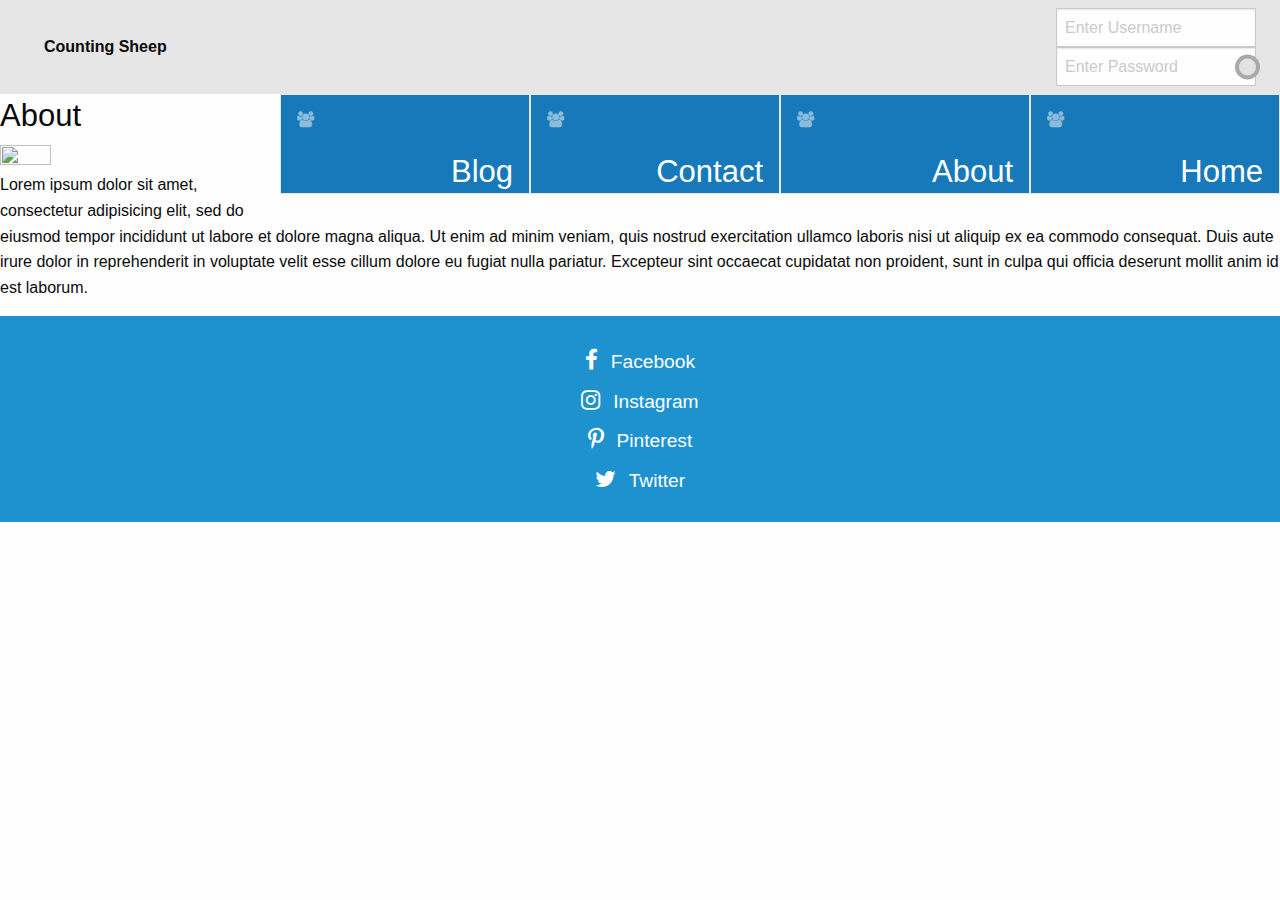
==== about.html @ 7c9fae0c "draft of capstone 1" ====
<!DOCTYPE html>
<html lang=en>

<head>
	<meta charset="utf-8">
	<meta name="viewport" content="width=device-width, initial-scale=1.0, maximum-scale=1.0">
	<title>Counting Sheep - About Page</title>
	<link rel="stylesheet" type="text/css" href="css/foundation.css">
	<link rel="stylesheet" type="text/css" href="css/app3.css">
</head>

<body>

	<div class="top-bar-container" data-sticky-container>
	  <div class="sticky sticky-topbar" data-sticky data-options="anchor: page; marginTop: 0; stickyOn: small;">
	    <div class="top-bar">
	      <div class="top-bar-left">
	        <ul class="dropdown menu" data-dropdown-menu>
	          <li><img src="https://www.favicon-generator.org/favicon-generator/htdocs/favicons/2015-01-17/9e12d431bc293c3e27fbe899d3981326.ico"></li>
	          <li class="menu-text">Counting Sheep</li>
	          <!-- <li class="has-submenu">
	            <a href="#">One</a>
	            <ul class="submenu menu vertical" data-submenu>
	              <li><a href="#">One</a></li>
	              <li><a href="#">Two</a></li>
	              <li><a href="#">Three</a></li>
	            </ul>
	          </li> -->
	          <!-- <li><a href="#">Two</a></li>
	          <li><a href="#">Three</a></li> -->
	        </ul>
	      </div>
	      <div class="top-bar-right">
	        <ul class="menu">
				<!-- username and pword source code: http://foundation.zurb.com/building-blocks/blocks/show-password.html-->
				<form class="show-password">
				  <label for="username">Your login</label>
				  <input type="text" value="" placeholder="Enter Username" id="username">
				  <div class="password-wrapper">
				    <label for="password">Your password</label>
				    <input type="password" value="" placeholder="Enter Password" id="password" class="password">
				    <button class="unmask" type="button" title="Mask/Unmask password to check content">Unmask</button>
				  </div>
				</form>
	          <!-- <li><input class="navsearch" type="search" placeholder="Search"></li>
	          <li><button type="button" class="button navsearch">Search</button></li> -->
	        </ul>
	      </div>
	    </div>
	  </div>
	</div>

	<nav>
		<a class="card dashboard-nav-card" href="#">
	  		<i class="dashboard-nav-card-icon fa fa-users" aria-hidden="true"></i>
	  		<h3 class="dashboard-nav-card-title">Home</h3>
		</a>
	</nav>

	<nav>
		<a class="card dashboard-nav-card" href="#">
	  		<i class="dashboard-nav-card-icon fa fa-users" aria-hidden="true"></i>
	  		<h3 class="dashboard-nav-card-title">About</h3>
		</a>
	</nav>

	<nav>
		<a class="card dashboard-nav-card" href="#">
	  		<i class="dashboard-nav-card-icon fa fa-users" aria-hidden="true"></i>
	  		<h3 class="dashboard-nav-card-title">Contact</h3>
		</a>
	</nav>

	<nav>
		<a class="card dashboard-nav-card" href="#">
	  		<i class="dashboard-nav-card-icon fa fa-users" aria-hidden="true"></i>
	  		<h3 class="dashboard-nav-card-title">Blog</h3>
		</a>
	</nav>

	<main>
		<h3>About</h3>
		<img src="img/person.jpg">
		<p>Lorem ipsum dolor sit amet, consectetur adipisicing elit, sed do eiusmod
		tempor incididunt ut labore et dolore magna aliqua. Ut enim ad minim veniam,
		quis nostrud exercitation ullamco laboris nisi ut aliquip ex ea commodo
		consequat. Duis aute irure dolor in reprehenderit in voluptate velit esse
		cillum dolore eu fugiat nulla pariatur. Excepteur sint occaecat cupidatat non
		proident, sunt in culpa qui officia deserunt mollit anim id est laborum.</p>
	</main>

<!-- Use these stylesheets for icons and typography in head of your HTML doc if you want :) -->
<link href="https://cdnjs.cloudflare.com/ajax/libs/font-awesome/4.7.0/css/font-awesome.css" rel="stylesheet">
<!-- Start of body below -->

<div class="social-links">
  <div class="row">
    <div class="small-6 medium-3 columns text-center mobile-stack">
      <a href="https://www.facebook.com/"><i class="fa fa-facebook" aria-hidden="true"></i>Facebook</a>
    </div>
    <div class="small-6 medium-3 columns text-center mobile-stack">
      <a href="https://www.instagram.com/?hl=en"><i class="fa fa-instagram" aria-hidden="true"></i>Instagram</a>
    </div>
    <div class="small-6 medium-3 columns text-center mobile-stack">
      <a href="https://www.pinterest.com/"><i class="fa fa-pinterest-p" aria-hidden="true"></i>Pinterest</a>
    </div>
    <div class="small-6 medium-3 columns text-center mobile-stack">
      <a href="https://twitter.com/?lang=en"><i class="fa fa-twitter" aria-hidden="true"></i>Twitter</a>
    </div>
  </div>
</div>





	
</body>
</html>
---- css/app3.css ----
img {
	width: 20%;
	height: 20%;
}


----------------------
.searchbar {
  margin: 1rem;
}

.search-field {
  width: 0;
  height: 40px;
  margin-left: 1rem;
  padding: 0;
  border-radius: 50px;
  border: none;
  transition: all 0.5s ease;
}

.expand-search {
  width: 80%;
  max-width: calc(80% - 3rem);
  border: 1px solid #c9c9c9;
  padding: .5rem;
}

svg {
  width: 20px;
  height: 20px;
}

.button {
  border-radius: 50px;
}

/*----------------------------------------------*/


.show-password {
  width: 100%;
}

.show-password label {
  position: absolute;
  left: -9999px;
  text-indent: -9999px;
}

.password-wrapper {
  position: relative;
}

.password + .unmask {
  position: absolute;
  right: 12px;
  top: 50%;
  -webkit-transform: translateY(-50%);
      -ms-transform: translateY(-50%);
          transform: translateY(-50%);
  text-indent: -9999px;
  width: 25px;
  height: 25px;
  background: #aaa;
  border-radius: 50%;
  cursor: pointer;
  border: none;
  -webkit-appearance: none;
}

.password + .unmask:before {
  content: "";
  position: absolute;
  top: 4px;
  left: 4px;
  width: 17px;
  height: 17px;
  background: #e3e3e3;
  z-index: 1;
  border-radius: 50%;
}

.password[type="text"] + .unmask:after {
  content: "";
  position: absolute;
  top: 6px;
  left: 6px;
  width: 13px;
  height: 13px;
  background: #aaa;
  z-index: 2;
  border-radius: 50%;
}
/*-------------------------------------*/


.social-links {
  background: #1d92cf;
  padding: 2rem 0 1rem;
}

.social-links a {
  color: white;
  font-size: 1.2rem;
}

.social-links i.fa {
  font-size: 1.4rem;
  padding-right: 0.8rem;
  padding-bottom: 1rem;
}

@media screen and (max-width: 39.9375em) {
  .social-links {
    padding: 2rem 0;
  }
  .social-links i.fa {
    font-size: 2rem;
    display: block;
    padding-right: 0;
    padding-bottom: 0.5rem;
  }
  .social-links a {
    font-weight: bold;
  }
  .social-links .columns {
    margin: 1rem 0;
  }
  .social-links .mobile-stack {
    display: -webkit-flex;
    display: -ms-flexbox;
    display: flex;
    -webkit-flex-direction: column;
        -ms-flex-direction: column;
            flex-direction: column;
  }
}

/*.....................................*/

.dashboard-nav-card {
  background: #1779ba;
  border-radius: 0;
  color: #fefefe;
  min-height: 100px;
  padding: 2rem;
  position: relative;
  text-align: right;
  width: 250px;
  float: right;
  top: 0;
}

.dashboard-nav-card:hover .dashboard-nav-card-title,
.dashboard-nav-card:hover .dashboard-nav-card-icon {
  color: lightgreen;
}

.dashboard-nav-card:hover .dashboard-nav-card-icon {
  opacity: 1;
  transition: all 0.2s ease;
}

.dashboard-nav-card-icon {
  font-size: 1.25rem;
  left: 1rem;
  opacity: 0.5;
  position: absolute;
  top: 1rem;
  transition: all 0.2s ease;
  width: auto;
}

.dashboard-nav-card-title {
  bottom: 0;
  position: absolute;
  right: 1rem;
  text-align: right;
}
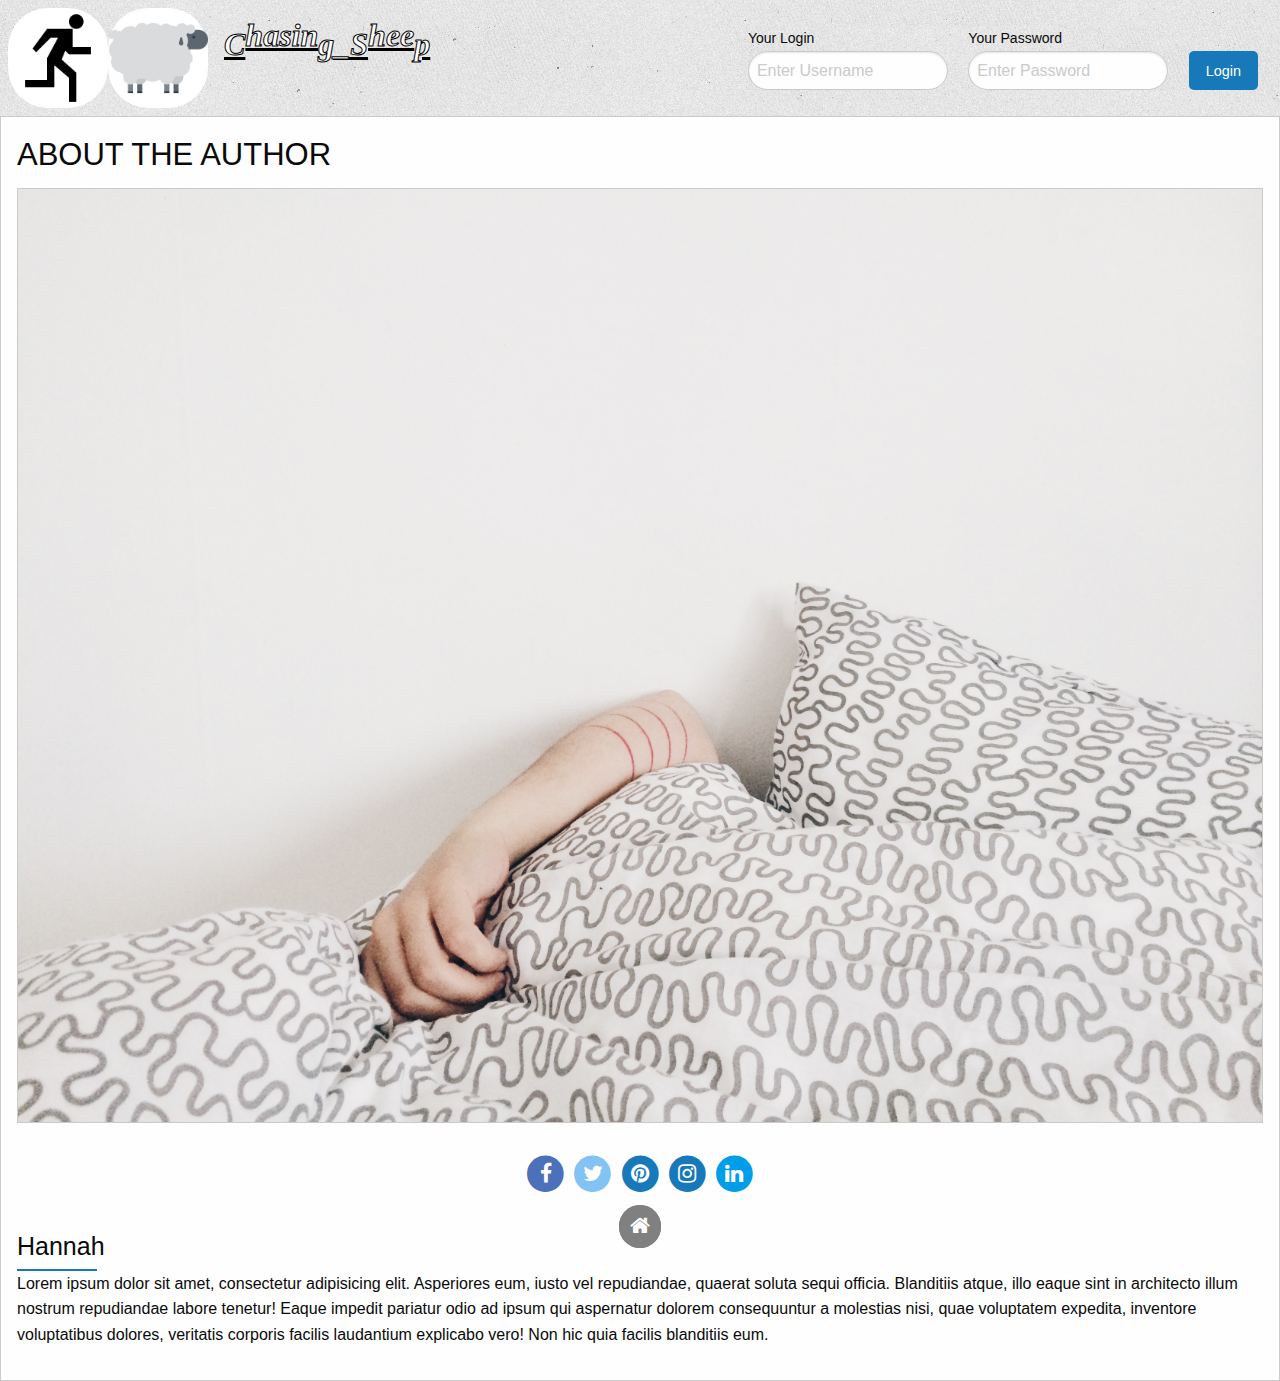
==== commit e41a2d70: "1st commit capstone 1 to github" ====
--- a/about.html
+++ b/about.html
@@ -4,96 +4,212 @@
 <head>
 	<meta charset="utf-8">
 	<meta name="viewport" content="width=device-width, initial-scale=1.0, maximum-scale=1.0">
-	<title>Counting Sheep - About Page</title>
+	<title>Chasing Sheep - About Page</title>
 	<link rel="stylesheet" type="text/css" href="css/foundation.css">
 	<link rel="stylesheet" type="text/css" href="css/app3.css">
+	<link rel="stylesheet" type="text/css" href="css/app2.css">
+	<link href="https://fonts.googleapis.com/css?family=Poiret+One" rel="stylesheet">
+	<link href="https://fonts.googleapis.com/css?family=Gochi+Hand" rel="stylesheet">
 </head>
 
 <body>
+
+<div class="top">
 
 	<div class="top-bar-container" data-sticky-container>
 	  <div class="sticky sticky-topbar" data-sticky data-options="anchor: page; marginTop: 0; stickyOn: small;">
 	    <div class="top-bar">
 	      <div class="top-bar-left">
 	        <ul class="dropdown menu" data-dropdown-menu>
-	          <li><img src="https://www.favicon-generator.org/favicon-generator/htdocs/favicons/2015-01-17/9e12d431bc293c3e27fbe899d3981326.ico"></li>
-	          <li class="menu-text">Counting Sheep</li>
-	          <!-- <li class="has-submenu">
-	            <a href="#">One</a>
-	            <ul class="submenu menu vertical" data-submenu>
-	              <li><a href="#">One</a></li>
-	              <li><a href="#">Two</a></li>
-	              <li><a href="#">Three</a></li>
-	            </ul>
-	          </li> -->
-	          <!-- <li><a href="#">Two</a></li>
-	          <li><a href="#">Three</a></li> -->
+	          <!-- <li><img class="logo" src="img/logo.png"></li> -->
+	          <div class="circle"><img src="img/run.png"></div>
+	          <div class="circle"><img src="img/sheep.png"></div>
+	          <li class="menu menu-text"><p class="chasing">C</p>hasin<p class="g">g_S</p>hee<p class="sheep">p</p></li>
 	        </ul>
 	      </div>
 	      <div class="top-bar-right">
 	        <ul class="menu">
 				<!-- username and pword source code: http://foundation.zurb.com/building-blocks/blocks/show-password.html-->
 				<form class="show-password">
-				  <label for="username">Your login</label>
-				  <input type="text" value="" placeholder="Enter Username" id="username">
+				  <div class="username-wrapper">
+					 <label for="username">Your Login</label>
+					 <input type="text" value="" placeholder="Enter Username" id="username">
+				  </div>
 				  <div class="password-wrapper">
-				    <label for="password">Your password</label>
+				    <label for="password">Your Password</label>
 				    <input type="password" value="" placeholder="Enter Password" id="password" class="password">
-				    <button class="unmask" type="button" title="Mask/Unmask password to check content">Unmask</button>
-				  </div>
+				  </div>
+
+				  <div class="submitwrap">
+				  	<button class="button">Login</button>
+				  </div>
+				  <div class="navcontain">
 				</form>
-	          <!-- <li><input class="navsearch" type="search" placeholder="Search"></li>
-	          <li><button type="button" class="button navsearch">Search</button></li> -->
+				<!-- <div class="input-group input-group-rounded">
+				  <input class="input-group-field" type="search">
+				  <div class="input-group-button">
+				   <input type="submit" class="button secondary" value="Search">
+				  </div>
+				</div> -->
 	        </ul>
 	      </div>
 	    </div>
 	  </div>
 	</div>
 
+</div>
+
+	<!-- <nav>
+		<a class="card dashboard-nav-card" href="home.html">
+	  		<i class="dashboard-nav-card-icon fa fa-users" aria-hidden="true"></i>
+	  		<h3 class="dashboard-nav-card-title">Home</h3>
+		</a>
+	</nav>
+
 	<nav>
 		<a class="card dashboard-nav-card" href="#">
 	  		<i class="dashboard-nav-card-icon fa fa-users" aria-hidden="true"></i>
-	  		<h3 class="dashboard-nav-card-title">Home</h3>
+	  		<h3 class="dashboard-nav-card-title">About</h3>
 		</a>
 	</nav>
 
 	<nav>
 		<a class="card dashboard-nav-card" href="#">
 	  		<i class="dashboard-nav-card-icon fa fa-users" aria-hidden="true"></i>
-	  		<h3 class="dashboard-nav-card-title">About</h3>
+	  		<h3 class="dashboard-nav-card-title">Contact</h3>
 		</a>
 	</nav>
 
 	<nav>
 		<a class="card dashboard-nav-card" href="#">
 	  		<i class="dashboard-nav-card-icon fa fa-users" aria-hidden="true"></i>
-	  		<h3 class="dashboard-nav-card-title">Contact</h3>
-		</a>
-	</nav>
-
-	<nav>
-		<a class="card dashboard-nav-card" href="#">
-	  		<i class="dashboard-nav-card-icon fa fa-users" aria-hidden="true"></i>
 	  		<h3 class="dashboard-nav-card-title">Blog</h3>
 		</a>
-	</nav>
-
-	<main>
-		<h3>About</h3>
-		<img src="img/person.jpg">
-		<p>Lorem ipsum dolor sit amet, consectetur adipisicing elit, sed do eiusmod
-		tempor incididunt ut labore et dolore magna aliqua. Ut enim ad minim veniam,
-		quis nostrud exercitation ullamco laboris nisi ut aliquip ex ea commodo
-		consequat. Duis aute irure dolor in reprehenderit in voluptate velit esse
-		cillum dolore eu fugiat nulla pariatur. Excepteur sint occaecat cupidatat non
-		proident, sunt in culpa qui officia deserunt mollit anim id est laborum.</p>
-	</main>
+	</nav> -->
+
+
+<!-- <div class="navcontain">
+		
+		
+		<nav>
+			<a class="card dashboard-nav-card" href="home.html">
+		  		<i class="dashboard-nav-card-icon fa fa-users" aria-hidden="true"></i>
+		  		<h3 class="dashboard-nav-card-title">Home</h3>
+			</a>
+		</nav>
+
+		<nav>
+			<a class="card dashboard-nav-card" href="about.html">
+		  		<i class="dashboard-nav-card-icon fa fa-users" aria-hidden="true"></i>
+		  		<h3 class="dashboard-nav-card-title">About</h3>
+			</a>
+		</nav>
+
+		<nav>
+			<a class="card dashboard-nav-card" href="sleeptest.html">
+		  		<i class="dashboard-nav-card-icon fa fa-users" aria-hidden="true"></i>
+		  		<h3 class="dashboard-nav-card-title">Sleep Test</h3>
+			</a>
+		</nav>
+
+		<nav>
+			<a class="card dashboard-nav-card" href="contact.html">
+		  		<i class="dashboard-nav-card-icon fa fa-users" aria-hidden="true"></i>
+		  		<h3 class="dashboard-nav-card-title">Contact</h3>
+			</a>
+				<div class="searchwrapper">
+				  <label class="searchlabel" for="search">Looking for something?</label>
+		          <input class="navsearch" type="search" placeholder="Search">
+		          <button type="button" class="button navsearch">Search</button>
+		        </div>
+
+		</nav>
+		
+		</nav>
+
+		        <div class="social-links">
+				  <div class="row">
+				    <div class="small-6 medium-3 columns text-center mobile-stack">
+				      <a href="https://www.facebook.com/"><i class="fa fa-facebook" aria-hidden="true"></i>Facebook</a>
+				    </div>
+				    <div class="small-6 medium-3 columns text-center mobile-stack">
+				      <a href="https://www.instagram.com/?hl=en"><i class="fa fa-instagram" aria-hidden="true"></i>Instagram</a>
+				    </div>
+				    <div class="small-6 medium-3 columns text-center mobile-stack">
+				      <a href="https://www.pinterest.com/"><i class="fa fa-pinterest-p" aria-hidden="true"></i>Pinterest</a>
+				    </div>
+				    <div class="small-6 medium-3 columns text-center mobile-stack">
+				      <a href="https://twitter.com/?lang=en"><i class="fa fa-twitter" aria-hidden="true"></i>Twitter</a>
+				    </div>
+				  </div>
+				</div>
+	</div> -->
+
+
+
+	<div class="about-the-author">
+	  <h3 class="author-title">About the Author</h3>
+	  <div class="row">
+	    <div class="small-12 medium-4 columns">
+	      <div class="author-image">
+	        <img src="img/about.jpg">
+	      </div>
+	      <div class="author-social">
+	        <a href="#">
+	          <span class="fa-stack fa-lg facebook">
+	            <i class="fa fa-circle fa-stack-2x"></i>
+	            <i class="fa fa-facebook fa-stack-1x fa-inverse"></i>
+	          </span>
+	        </a>
+	        <a href="#">
+	          <span class="fa-stack fa-lg twitter">
+	            <i class="fa fa-circle fa-stack-2x"></i>
+	            <i class="fa fa-twitter fa-stack-1x fa-inverse"></i>
+	          </span>
+	        </a>
+	        <a href="#">
+	          <span class="fa-stack fa-lg pinterest">
+	            <i class="fa fa-circle fa-stack-2x"></i>
+	            <i class="fa fa-pinterest fa-stack-1x fa-inverse"></i>
+	          </span>
+	        </a>
+	        <a href="#">
+	          <span class="fa-stack fa-lg instagram">
+	            <i class="fa fa-circle fa-stack-2x"></i>
+	            <i class="fa fa-instagram fa-stack-1x fa-inverse"></i>
+	          </span>
+	        </a>
+	        <a href="#">
+	          <span class="fa-stack fa-lg linkedin">
+	            <i class="fa fa-circle fa-stack-2x"></i>
+	            <i class="fa fa-linkedin fa-stack-1x fa-inverse"></i>
+	          </span>
+	        </a>
+	        <div class="gohomebox">
+		        <a id="gohome" href="home.html">
+		          <span class="fa-stack fa-lg home">
+		            <i class="fa fa-circle fa-stack-2x"></i>
+		            <i class="fa fa-home fa-stack-1x fa-inverse"></i>
+		          </span>
+		        </a>
+	        </div>
+	      </div>
+	    </div>
+
+	    <div class="small-12 medium-8 columns">
+	      <h4 class="separator-left">Hannah</h4>
+	      <p>Lorem ipsum dolor sit amet, consectetur adipisicing elit. Asperiores eum, iusto vel repudiandae, quaerat soluta sequi officia. Blanditiis atque, illo eaque sint in architecto illum nostrum repudiandae labore tenetur! Eaque impedit pariatur odio ad ipsum qui aspernatur dolorem consequuntur a molestias nisi, quae voluptatem expedita, inventore voluptatibus dolores, veritatis corporis facilis laudantium explicabo vero! Non hic quia facilis blanditiis eum.</p>
+	    </div>
+	  </div>
+	</div>
+
+
 
 <!-- Use these stylesheets for icons and typography in head of your HTML doc if you want :) -->
 <link href="https://cdnjs.cloudflare.com/ajax/libs/font-awesome/4.7.0/css/font-awesome.css" rel="stylesheet">
 <!-- Start of body below -->
 
-<div class="social-links">
+<!-- <div class="social-links">
   <div class="row">
     <div class="small-6 medium-3 columns text-center mobile-stack">
       <a href="https://www.facebook.com/"><i class="fa fa-facebook" aria-hidden="true"></i>Facebook</a>
@@ -108,7 +224,7 @@
       <a href="https://twitter.com/?lang=en"><i class="fa fa-twitter" aria-hidden="true"></i>Twitter</a>
     </div>
   </div>
-</div>
+</div> -->
 
 
 
--- a/css/app3.css
+++ b/css/app3.css
@@ -1,100 +1,3 @@
-img {
-	width: 20%;
-	height: 20%;
-}
-
-
-----------------------
-.searchbar {
-  margin: 1rem;
-}
-
-.search-field {
-  width: 0;
-  height: 40px;
-  margin-left: 1rem;
-  padding: 0;
-  border-radius: 50px;
-  border: none;
-  transition: all 0.5s ease;
-}
-
-.expand-search {
-  width: 80%;
-  max-width: calc(80% - 3rem);
-  border: 1px solid #c9c9c9;
-  padding: .5rem;
-}
-
-svg {
-  width: 20px;
-  height: 20px;
-}
-
-.button {
-  border-radius: 50px;
-}
-
-/*----------------------------------------------*/
-
-
-.show-password {
-  width: 100%;
-}
-
-.show-password label {
-  position: absolute;
-  left: -9999px;
-  text-indent: -9999px;
-}
-
-.password-wrapper {
-  position: relative;
-}
-
-.password + .unmask {
-  position: absolute;
-  right: 12px;
-  top: 50%;
-  -webkit-transform: translateY(-50%);
-      -ms-transform: translateY(-50%);
-          transform: translateY(-50%);
-  text-indent: -9999px;
-  width: 25px;
-  height: 25px;
-  background: #aaa;
-  border-radius: 50%;
-  cursor: pointer;
-  border: none;
-  -webkit-appearance: none;
-}
-
-.password + .unmask:before {
-  content: "";
-  position: absolute;
-  top: 4px;
-  left: 4px;
-  width: 17px;
-  height: 17px;
-  background: #e3e3e3;
-  z-index: 1;
-  border-radius: 50%;
-}
-
-.password[type="text"] + .unmask:after {
-  content: "";
-  position: absolute;
-  top: 6px;
-  left: 6px;
-  width: 13px;
-  height: 13px;
-  background: #aaa;
-  z-index: 2;
-  border-radius: 50%;
-}
-/*-------------------------------------*/
-
-
 .social-links {
   background: #1d92cf;
   padding: 2rem 0 1rem;
@@ -137,7 +40,8 @@
   }
 }
 
-/*.....................................*/
+
+/*..........NAV BAR...............*/
 
 .dashboard-nav-card {
   background: #1779ba;
@@ -179,3 +83,99 @@
   text-align: right;
 }
 
+
+/*------------about card-----------------------------*/
+
+.about-the-author {
+  background-color: #fefefe;
+  padding: 1rem;
+  border: 1px solid #cacaca;
+  display: inline-block;
+  float: left;
+  position: absolute;
+  margin: 0 auto;
+}
+
+.about-the-author .separator-left {
+  text-align: left;
+}
+
+.about-the-author .separator-left::before, .about-the-author .separator-left::after {
+  display: table;
+  content: ' ';
+  -webkit-flex-basis: 0;
+      -ms-flex-preferred-size: 0;
+          flex-basis: 0;
+  -webkit-order: 1;
+      -ms-flex-order: 1;
+          order: 1;
+}
+
+.about-the-author .separator-left::after {
+  clear: both;
+}
+
+.about-the-author .separator-left::after {
+  position: relative;
+  width: 5rem;
+  border-bottom: 0.125rem solid #1779ba;
+  margin: 0.3rem auto 0;
+  margin-left: 0;
+}
+
+.about-the-author .author-title {
+  text-transform: uppercase;
+}
+
+.about-the-author .author-social {
+  text-align: center;
+  margin-top: 0.7rem;
+  margin-bottom: 0.7rem;
+}
+
+.about-the-author .author-social .fa-stack {
+  display: inline-block;
+}
+
+.about-the-author .author-social .fa-stack.facebook {
+  color: #4c70ba;
+}
+
+.about-the-author .author-social .fa-stack.facebook:hover, .about-the-author .author-social .fa-stack.facebook:focus {
+  color: #3b5998;
+}
+
+.about-the-author .author-social .fa-stack.twitter {
+  color: #83c3f3;
+}
+
+.about-the-author .author-social .fa-stack.twitter:hover, .about-the-author .author-social .fa-stack.twitter:focus {
+  color: #55acee;
+}
+
+.about-the-author .author-social .fa-stack.linkedin {
+  color: #009ee8;
+}
+
+.about-the-author .author-social .fa-stack.linkedin:hover, .about-the-author .author-social .fa-stack.linkedin:focus {
+  color: #007bb5;
+}
+
+.about-the-author .author-image {
+  border: 1px solid #cacaca;
+  float: right;
+}
+
+i {
+margin-top: 30px;
+}
+
+#gohome span i{
+  background-color: grey;
+  border-radius: 50px;
+}
+
+.gohomebox {
+  display: block;
+  margin: 10px;
+}--- a/css/app2.css
+++ b/css/app2.css
@@ -0,0 +1,357 @@
+h1,
+h2,
+h3,
+h4,
+h5,
+body {
+  font-family: "Lato", sans-serif;
+}
+
+.searchlabel {
+  color: white;
+}
+
+.top {
+  width: 100%;
+}
+
+.top-bar,
+.top-bar ul {
+  background-color: #FAEBD7;
+  background-image: url(../img/texturetastic_gray.png);
+}
+
+a {
+  width: inherit;
+}
+
+.logo {
+  width: 50px;
+  height: 50px;
+}
+
+.tagline {
+  display: inline;
+  display: inline-block;
+  height: 100%;
+  width: auto;
+  padding: 30px;
+  /*background-color: black;*/
+  color: white;
+}
+
+.username-wrapper,
+.password-wrapper,
+.submitwrap
+ {
+  display: inline-block;
+}
+
+#username,
+#password {
+  border-radius: 50px;
+}
+
+h4, h3 {
+  display: inline;
+}
+
+.greybox {
+  display: inline-block;
+  background-color: grey;
+  border-radius: 0px 10px 10px 0px;
+}
+
+h5 {
+  padding: 0;
+  margin: 0;
+}
+
+.fresh {
+  display: inline-block;
+  background-color: salmon;
+  border-radius: 5px;
+  margin-left: 50px;
+  margin-top:0;
+}
+
+body {
+  background-color: black;
+  background-image: url(../img/ep_naturalblack.png);
+}
+
+.menu .menu-text {
+    font-family: 'Lilita One', cursive;
+    /*padding: 0.7rem 1rem;*/
+    /*margin: 0 1rem;*/
+    margin-bottom: 0;
+    padding-bottom: 0;
+    font-size: 2em;
+    font-weight: none;
+    line-height: 1;
+    /*color: #F7F7F6;*/
+    color: white;
+    font-style: italic;
+    text-decoration: underline;
+    background-color: none;
+    border-radius: 10px;
+    -webkit-text-fill-color: white; /* Will override color (regardless of order) */
+    -webkit-text-stroke-width: 1px;
+    -webkit-text-stroke-color: black;
+  }
+
+.chasing {
+  color: #3A3A36;
+}
+
+.g {
+  color: #3A3A36;
+}
+
+.sheep {
+  color: #3A3A36;
+}
+
+.tagline {
+  float: left;
+  padding-left: 0;
+  padding-top: 0;
+}
+
+.button {
+  border-radius: 5px;
+  /*background: grey;*/
+}
+
+
+.circle {
+  border-radius: 40%;
+  width: 100px;
+  height: 100px;
+  background-color: white;
+  display: inline-block;
+  /*border: 1px dashed white;*/
+}
+
+
+
+/*-------------------NAV BUTTONS------------------------------------*/
+
+.dashboard-nav-card {
+  /*background: #1779ba;*/
+  background: black;
+  border-radius: 10px;
+  color: #fefefe;
+  min-height: 100px;
+  padding: 2rem;
+  position: relative;
+  text-align: right;
+  width: 250px;
+  float: right;
+  top: 0;
+}
+
+.dashboard-nav-card:hover .dashboard-nav-card-title,
+.dashboard-nav-card:hover .dashboard-nav-card-icon {
+  color: #1779ba;
+}
+
+.dashboard-nav-card:hover .dashboard-nav-card-icon {
+  opacity: 1;
+  transition: all 0.2s ease;
+}
+
+
+.dashboard-nav-card-icon {
+  font-size: 1.25rem;
+  left: 1rem;
+  opacity: 1;
+  position: absolute;
+  top: 1rem;
+  transition: all 0.2s ease;
+  width: auto;
+  color: white;
+}
+
+.dashboard-nav-card-title {
+  bottom: 0;
+  position: absolute;
+  right: 1rem;
+  text-align: right;
+  font-family: 'Lilita One', cursive;
+}
+
+.searchwrapper {
+  margin: 5px;
+}
+
+footer {
+  background-color: grey;
+  height: 100px;
+  width: 100%;
+  display: inline-block;
+}
+
+.navcontain {
+  float: right;
+  height: 100%;
+  padding: 7px;
+}
+
+/*-------------ARTICLE CSS-----------------------*/
+
+
+
+.news-card-tag {
+  margin-bottom: 0.5rem;
+}
+
+.news-card-tag .label {
+  border-radius: 0.125rem;
+  background-color: grey;
+  color: white;
+  padding: 10px;
+}
+
+.news-card-tag .label a {
+  background-color: inherit;
+  color: inherit;
+}
+
+.news-card-tag .label:hover, .news-card-tag .label:focus {
+  background-color: #14679e;
+}
+
+.news-card-tag .label:hover a, .news-card-tag .label:focus a {
+  background-color: inherit;
+  color: inherit;
+}
+
+.news-card {
+  background-color: #FAEBD7;
+  font-weight: 400;
+  margin-bottom: 1.6rem;
+  border-radius: 0.125rem;
+  box-shadow: 0 1px 3px rgba(0, 0, 0, 0.12), 0 1px 2px rgba(0, 0, 0, 0.24);
+}
+
+.news-card .card-section {
+  background-color: inherit;
+}
+
+.news-card .card-section .news-card-date {
+  font-size: 1em;
+  color: #8a8a8a;
+}
+
+.news-card .card-section .news-card-article {
+  background-color: inherit;
+}
+
+.news-card .card-section .news-card-article .news-card-title {
+  line-height: 1.3;
+  font-weight: bold;
+}
+
+.news-card .card-section .news-card-article .news-card-title a {
+  text-decoration: none;
+  color: #8a8a8a;
+  transition: color 0.5s ease;
+}
+
+.news-card .card-section .news-card-article .news-card-title a:hover {
+  color: #1779ba;
+}
+
+.news-card .card-section .news-card-article .news-card-description {
+  color: #8a8a8a;
+}
+
+.news-card .card-section .news-card-author {
+  overflow: hidden;
+  padding-bottom: 1.6rem;
+}
+
+.news-card .card-section .news-card-author .news-card-author-image {
+  display: inline-block;
+  vertical-align: middle;
+}
+
+.news-card .card-section .news-card-author .news-card-author-image img {
+  border-radius: 50%;
+  margin-right: 0.6em;
+}
+
+.news-card .card-section .news-card-author .news-card-author-name {
+  display: inline-block;
+  vertical-align: middle;
+}
+
+
+
+/*-------------search bar---------------------*/
+
+
+.input-group-rounded .input-group-field {
+  border-radius: 5000px 0 0 5000px;
+  padding-left: 1rem;
+}
+
+.input-group-rounded .input-group-button .button {
+  border-radius: 0 5000px 5000px 0;
+  font-size: 0.8rem;
+}
+
+.articlecontain {
+  float: left;
+}
+
+/*-----------------------social media--------------------------------*/
+
+.social-links {
+  background: #1d92cf;
+  padding: 2rem 0 1rem;
+  border-radius: 10px;
+}
+
+.social-links a {
+  color: white;
+  font-size: 1.2rem;
+}
+
+
+.social-links i.fa {
+  font-size: 1.4rem;
+  padding-right: 0.8rem;
+  padding-bottom: 1rem;
+}
+
+@media screen and (max-width: 39.9375em) {
+  .social-links {
+    padding: 2rem 0;
+  }
+  .social-links i.fa {
+    font-size: 2rem;
+    display: block;
+    padding-right: 0;
+    padding-bottom: 0.5rem;
+  }
+  .social-links a {
+    font-weight: bold;
+  }
+  .social-links .columns {
+    margin: 1rem 0;
+  }
+  .social-links .mobile-stack {
+    display: -webkit-flex;
+    display: -ms-flexbox;
+    display: flex;
+    -webkit-flex-direction: column;
+        -ms-flex-direction: column;
+            flex-direction: column;
+  }
+}
+
+.articlepics {
+  width: 950px;
+}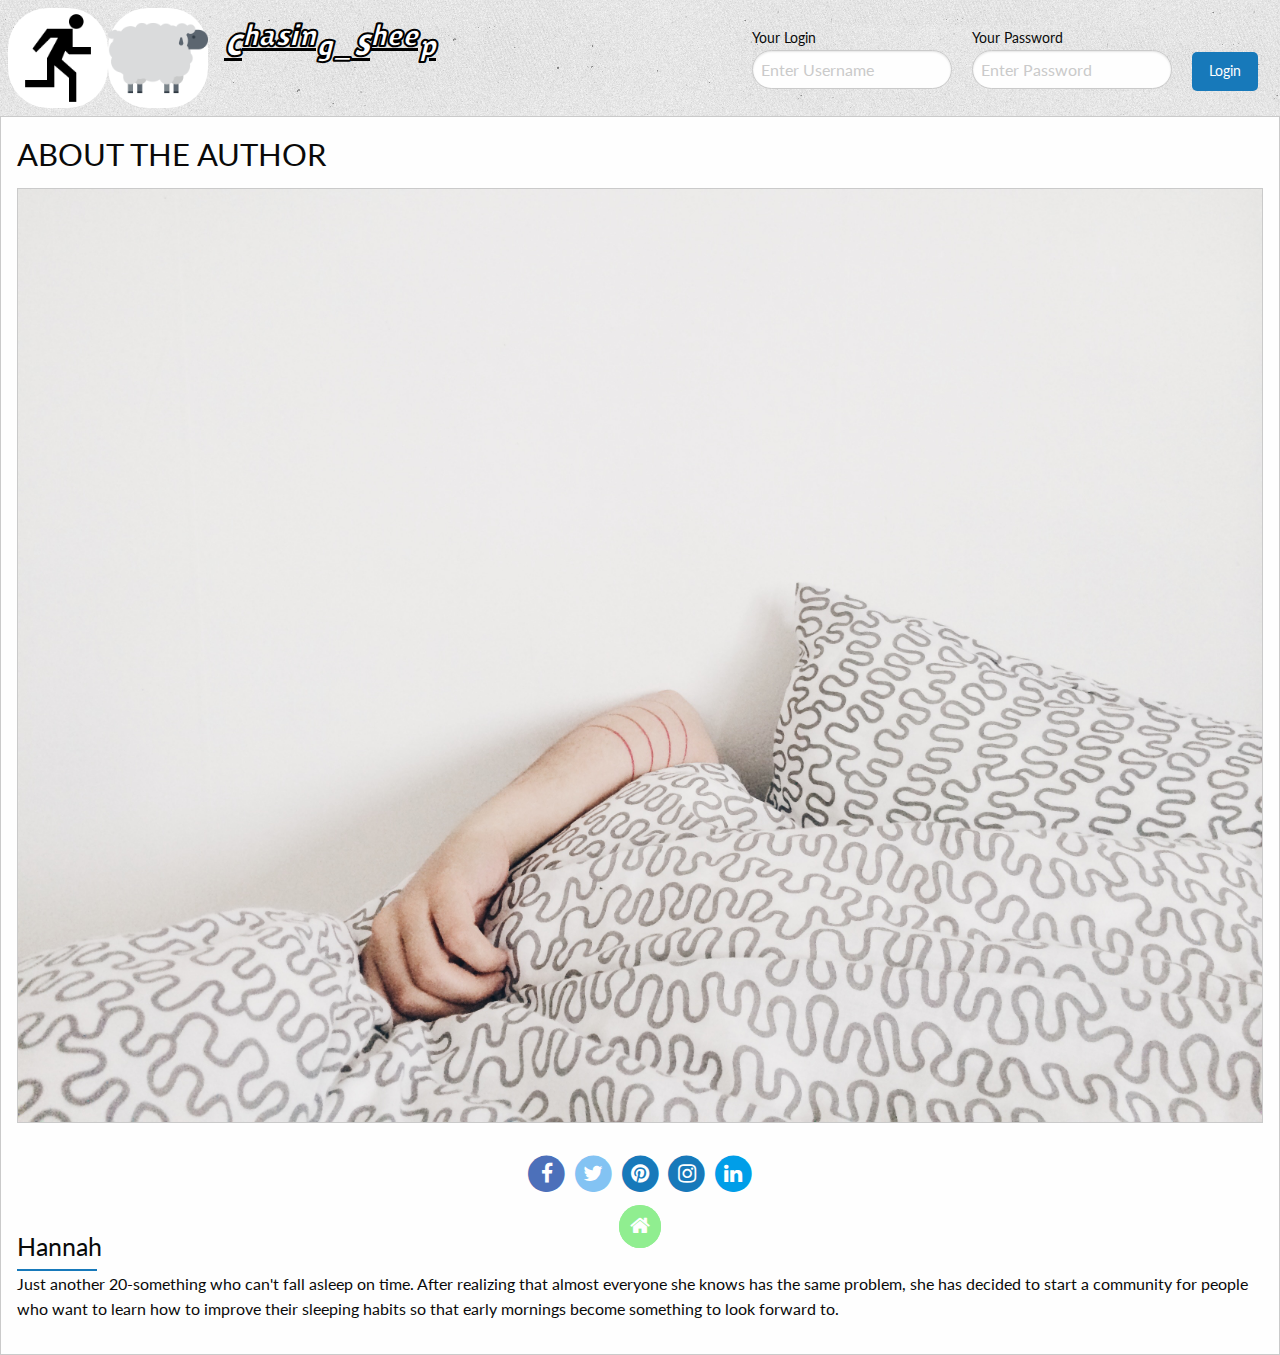
==== commit be60eb1d: "2nd commit for capstone 1" ====
--- a/about.html
+++ b/about.html
@@ -8,8 +8,7 @@
 	<link rel="stylesheet" type="text/css" href="css/foundation.css">
 	<link rel="stylesheet" type="text/css" href="css/app3.css">
 	<link rel="stylesheet" type="text/css" href="css/app2.css">
-	<link href="https://fonts.googleapis.com/css?family=Poiret+One" rel="stylesheet">
-	<link href="https://fonts.googleapis.com/css?family=Gochi+Hand" rel="stylesheet">
+	<link href="https://fonts.googleapis.com/css?family=Lilita+One|Lato" rel="stylesheet">
 </head>
 
 <body>
@@ -45,12 +44,6 @@
 				  </div>
 				  <div class="navcontain">
 				</form>
-				<!-- <div class="input-group input-group-rounded">
-				  <input class="input-group-field" type="search">
-				  <div class="input-group-button">
-				   <input type="submit" class="button secondary" value="Search">
-				  </div>
-				</div> -->
 	        </ul>
 	      </div>
 	    </div>
@@ -59,91 +52,7 @@
 
 </div>
 
-	<!-- <nav>
-		<a class="card dashboard-nav-card" href="home.html">
-	  		<i class="dashboard-nav-card-icon fa fa-users" aria-hidden="true"></i>
-	  		<h3 class="dashboard-nav-card-title">Home</h3>
-		</a>
-	</nav>
-
-	<nav>
-		<a class="card dashboard-nav-card" href="#">
-	  		<i class="dashboard-nav-card-icon fa fa-users" aria-hidden="true"></i>
-	  		<h3 class="dashboard-nav-card-title">About</h3>
-		</a>
-	</nav>
-
-	<nav>
-		<a class="card dashboard-nav-card" href="#">
-	  		<i class="dashboard-nav-card-icon fa fa-users" aria-hidden="true"></i>
-	  		<h3 class="dashboard-nav-card-title">Contact</h3>
-		</a>
-	</nav>
-
-	<nav>
-		<a class="card dashboard-nav-card" href="#">
-	  		<i class="dashboard-nav-card-icon fa fa-users" aria-hidden="true"></i>
-	  		<h3 class="dashboard-nav-card-title">Blog</h3>
-		</a>
-	</nav> -->
-
-
-<!-- <div class="navcontain">
-		
-		
-		<nav>
-			<a class="card dashboard-nav-card" href="home.html">
-		  		<i class="dashboard-nav-card-icon fa fa-users" aria-hidden="true"></i>
-		  		<h3 class="dashboard-nav-card-title">Home</h3>
-			</a>
-		</nav>
-
-		<nav>
-			<a class="card dashboard-nav-card" href="about.html">
-		  		<i class="dashboard-nav-card-icon fa fa-users" aria-hidden="true"></i>
-		  		<h3 class="dashboard-nav-card-title">About</h3>
-			</a>
-		</nav>
-
-		<nav>
-			<a class="card dashboard-nav-card" href="sleeptest.html">
-		  		<i class="dashboard-nav-card-icon fa fa-users" aria-hidden="true"></i>
-		  		<h3 class="dashboard-nav-card-title">Sleep Test</h3>
-			</a>
-		</nav>
-
-		<nav>
-			<a class="card dashboard-nav-card" href="contact.html">
-		  		<i class="dashboard-nav-card-icon fa fa-users" aria-hidden="true"></i>
-		  		<h3 class="dashboard-nav-card-title">Contact</h3>
-			</a>
-				<div class="searchwrapper">
-				  <label class="searchlabel" for="search">Looking for something?</label>
-		          <input class="navsearch" type="search" placeholder="Search">
-		          <button type="button" class="button navsearch">Search</button>
-		        </div>
-
-		</nav>
-		
-		</nav>
-
-		        <div class="social-links">
-				  <div class="row">
-				    <div class="small-6 medium-3 columns text-center mobile-stack">
-				      <a href="https://www.facebook.com/"><i class="fa fa-facebook" aria-hidden="true"></i>Facebook</a>
-				    </div>
-				    <div class="small-6 medium-3 columns text-center mobile-stack">
-				      <a href="https://www.instagram.com/?hl=en"><i class="fa fa-instagram" aria-hidden="true"></i>Instagram</a>
-				    </div>
-				    <div class="small-6 medium-3 columns text-center mobile-stack">
-				      <a href="https://www.pinterest.com/"><i class="fa fa-pinterest-p" aria-hidden="true"></i>Pinterest</a>
-				    </div>
-				    <div class="small-6 medium-3 columns text-center mobile-stack">
-				      <a href="https://twitter.com/?lang=en"><i class="fa fa-twitter" aria-hidden="true"></i>Twitter</a>
-				    </div>
-				  </div>
-				</div>
-	</div> -->
+	
 
 
 
@@ -198,7 +107,7 @@
 
 	    <div class="small-12 medium-8 columns">
 	      <h4 class="separator-left">Hannah</h4>
-	      <p>Lorem ipsum dolor sit amet, consectetur adipisicing elit. Asperiores eum, iusto vel repudiandae, quaerat soluta sequi officia. Blanditiis atque, illo eaque sint in architecto illum nostrum repudiandae labore tenetur! Eaque impedit pariatur odio ad ipsum qui aspernatur dolorem consequuntur a molestias nisi, quae voluptatem expedita, inventore voluptatibus dolores, veritatis corporis facilis laudantium explicabo vero! Non hic quia facilis blanditiis eum.</p>
+	      <p>Just another 20-something who can't fall asleep on time. After realizing that almost everyone she knows has the same problem, she has decided to start a community for people who want to learn how to improve their sleeping habits so that early mornings become something to look forward to.</p>
 	    </div>
 	  </div>
 	</div>
--- a/css/app3.css
+++ b/css/app3.css
@@ -171,7 +171,7 @@
 }
 
 #gohome span i{
-  background-color: grey;
+  background-color: lightgreen;
   border-radius: 50px;
 }
 
--- a/css/app2.css
+++ b/css/app2.css
@@ -174,7 +174,6 @@
 }
 
 .dashboard-nav-card-title {
-  bottom: 0;
   position: absolute;
   right: 1rem;
   text-align: right;
@@ -196,6 +195,7 @@
   float: right;
   height: 100%;
   padding: 7px;
+  margin: auto 0;
 }
 
 /*-------------ARTICLE CSS-----------------------*/
